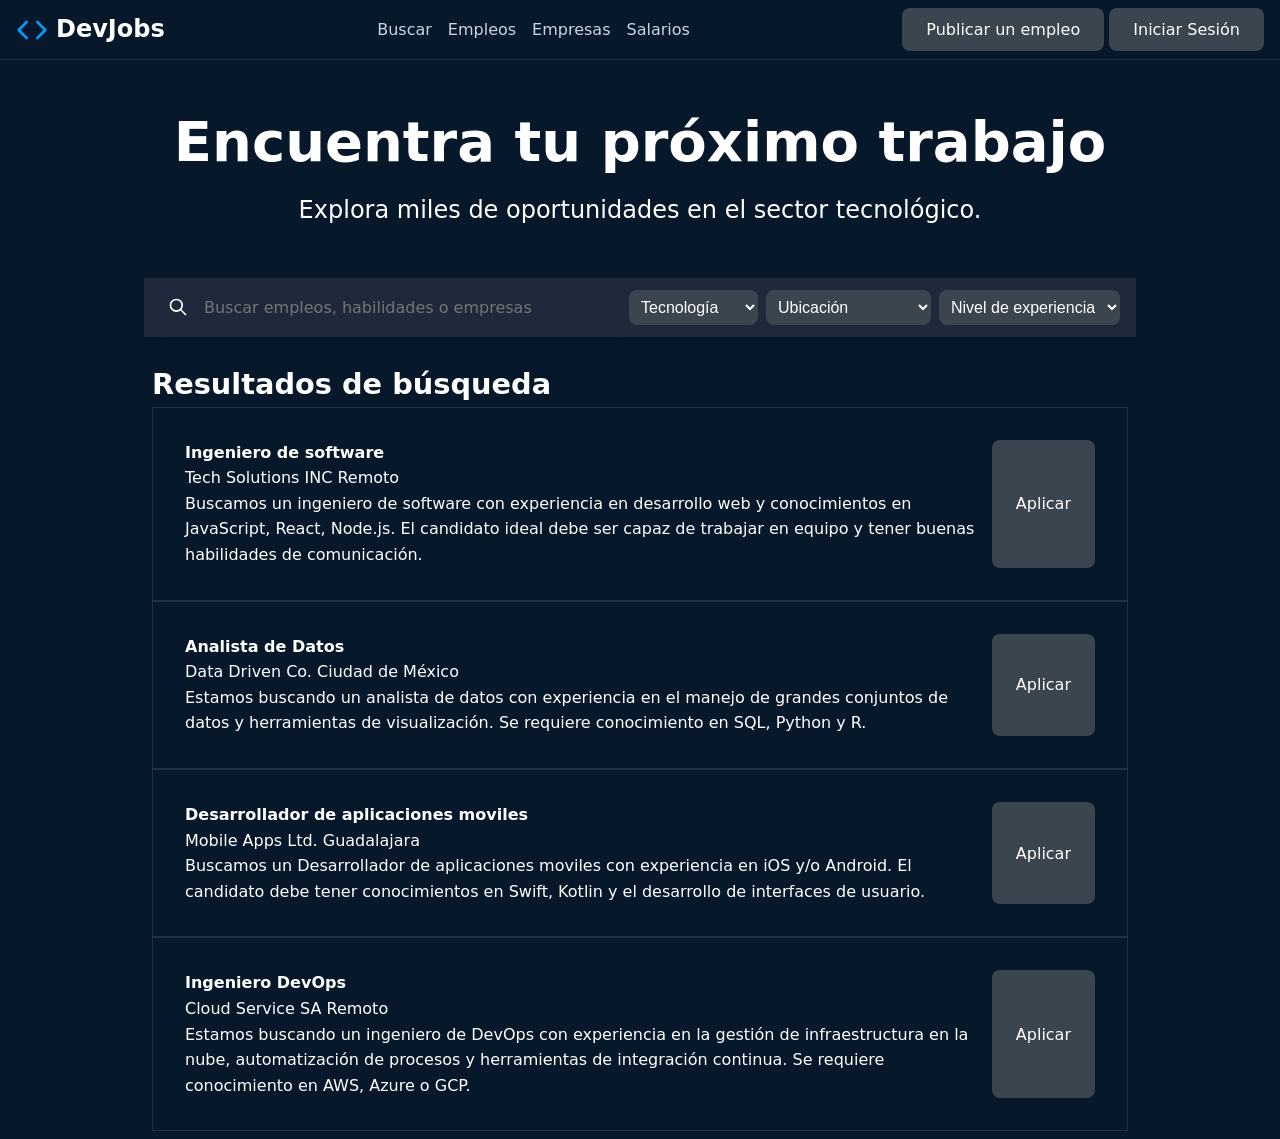
==== empleos/empleos.html @ be5a311a "Pagina empleos con algo de estilos}" ====
<!DOCTYPE html>
<html lang="es">
<head>
    <meta charset="UTF-8">
    <meta name="viewport" content="width=device-width, initial-scale=1.0">
    <link rel="stylesheet" href="./empleos.css">
    <script src="./empleos.js" defer></script>
    <link rel="icon" href="">
    <title>Dev Jobs - Empleos</title>
</head>
<body>
    <header>
        <h1>
            <svg fill="none" stroke="currentColor" stroke-linecap="round" stroke-linejoin="round" stroke-width="2"
                viewBox="0 0 24 24" xmlns="http://www.w3.org/2000/svg">
                <polyline points="16 18 22 12 16 6"></polyline>
                <polyline points="8 6 2 12 8 18"></polyline>
            </svg>
            DevJobs
        </h1>
        <nav>
                <a href="">Buscar</a>
                <a href="./empleos/empleos.html">Empleos</a>
                <a href="">Empresas</a>
                <a href="">Salarios</a>
        </nav>
        <div>
            <button>
                Publicar un empleo
            </button>
            <button>
                Iniciar Sesión
            </button>
        </div>
    </header>
    <main>
        <section>
            <h1>Encuentra tu próximo trabajo</h1>
            <p>Explora miles de oportunidades en el sector tecnológico.</p>
            <form role="search">
                <div class="formSearch">
                    <svg xmlns="http://www.w3.org/2000/svg" width="20" height="20" viewBox="0 0 24 24" fill="none" stroke="currentColor" stroke-width="2" stroke-linecap="round" stroke-linejoin="round" class="icon icon-tabler icons-tabler-outline icon-tabler-search"><path stroke="none" d="M0 0h24v24H0z" fill="none"/><path d="M3 10a7 7 0 1 0 14 0a7 7 0 1 0 -14 0" /><path d="M21 21l-6 -6" /></svg>
                    <input required type="text" placeholder="Buscar empleos, habilidades o empresas">
                </div>
                <div class="search-filters">
                    <select name="technology" id="filter-technology">
                    <option value="">Tecnología</option>
                        <optgroup label="Tecnologías populares">
                <option value="javascript">JavaScript</option>
                <option value="python">Python</option>
                <option value="react">React</option>
                <option value="nodejs">Node.js</option>
                        </optgroup>
                    <option value="java">Java</option>
            <option value="csharp">C#</option>
            <option value="c">C</option>
            <option value="c++">C++</option>
            <option value="ruby">Ruby</option>
            <option value="php">PHP</option>
            </select>
            <select name="location" id="filter-location">
            <option value="">Ubicación</option>
            <option value="remoto">Remoto</option>
            <option value="cdmx">Ciudad de México</option>
            <option value="guadalajara">Guadalajara</option>
            <option value="monterrey">Monterrey</option>
            <option value="barcelona">Barcelona</option>
            </select>

            <select name="experience-level" id="filter-experience-level">
            <option value="">Nivel de experiencia</option>
            <option value="junior">Junior</option>
            <option value="mid">Mid-level</option>
            <option value="senior">Senior</option>
            <option value="lead">Lead</option>
            </select>
        </div>
        </form>
        <span id="filter-selected-value"></span>
        </section>
        <section>
            <h3>Resultados de búsqueda</h3>
            <article>
                <div>
                <h4>Ingeniero de software</h4>
                <p>Tech Solutions INC Remoto</p>
                <p>Buscamos un ingeniero de software con experiencia en desarrollo web y conocimientos en JavaScript, React, Node.js. El candidato ideal debe ser capaz de trabajar en equipo y tener buenas habilidades de comunicación.</p>
            </div>
            <button>Aplicar</button>
            </article>
            <article>
                <div>
                <h4>Analista de Datos</h4>
                <p>Data Driven Co. Ciudad de México</p>
                <p>Estamos buscando un analista de datos con experiencia en el manejo de grandes conjuntos de datos y herramientas de visualización. Se requiere conocimiento en SQL, Python y R.</p>
            </div>
            <button>Aplicar</button>
            </article>
            <article>
                <div>
                <h4>Desarrollador de aplicaciones moviles</h4>
                <p>Mobile Apps Ltd. Guadalajara</p>
                <p>Buscamos un Desarrollador de aplicaciones moviles con experiencia en iOS y/o Android. El candidato debe tener conocimientos en Swift, Kotlin y el desarrollo de interfaces de usuario.</p>
            </div>
            <button>Aplicar</button>
            </article>
            <article>
                <div>
                <h4>Ingeniero DevOps</h4>
                <p>Cloud Service SA Remoto</p>
                <p>Estamos buscando un ingeniero de DevOps con experiencia en la gestión de infraestructura en la nube, automatización de procesos y herramientas de integración continua. Se requiere conocimiento en AWS, Azure o GCP.</p>
            </div>
            <button>Aplicar</button>
            </article>
        </section>
    </main>
</body>
---- empleos/empleos.css ----
* {
    margin: 0;
    padding: 0;
    box-sizing: border-box;
}

:root {
    --primary: #3b4550;
    --primary-dark: #0a3d66;
    --primary-hover: #0d5ba8;
    --primary-light: #09f;
    --background: #06182a;
    --text-primary: #ffffff;
    --text-secondary: #cbd5e1;
    --text-muted: #94a3b8;
    --border: rgba(255, 255, 255, 0.1);
    --card-bg: #1e293b;
    --shadow: rgba(0, 0, 0, 0.3);
    --input-bg: #1e293b;
    --hsla-example: hsla(210, 100%, 56%, 1);
}

@font-face {
    font-family: 'Inter Variable';
    font-style: normal;
    font-display: swap;
    font-weight: 100 900;
    src: url(https://cdn.jsdelivr.net/fontsource/fonts/inter:vf@latest/latin-wght-normal.woff2) format('woff2-variations');
    unicode-range: U+0000-00FF,U+0131,U+0152-0153,U+02BB-02BC,U+02C6,U+02DA,U+02DC,U+0304,U+0308,U+0329,U+2000-206F,U+20AC,U+2122,U+2191,U+2193,U+2212,U+2215,U+FEFF,U+FFFD;
}

body {
    font-family: system-ui;
    background-color: var(--background);
    color: var(--text-primary);
    min-height: 100vh;
    display: flex;
    flex-direction: column;
    line-height: 1.6;
}

/* Títulos principales */
h1 {
    font-size: 1.5rem;
    line-height: 1.2;
    text-wrap: balance;
    display: flex;
    align-items: center;
    gap: 0.5rem;

    svg {
    width: 2rem;
    height: 2rem;
    color: var(--primary-light);
    }
}

h1 + p {
    text-wrap: balance;
    margin-bottom: 2rem;
}

/* Header */
header {
    border-bottom: 1px solid var(--border);
    background: var(--background);
    padding: .5rem 1rem;
    display: flex;
    align-items: center;
    justify-content: space-between;
    gap: 2rem;

    h2 {
    font-size: 1.25rem;
    font-weight: 700;
    color: var(--text-primary);
    }
}

/* Navegación del header a otras páginas */
nav {
    align-items: center;
    gap: 1rem;
    display: flex;

    a {
    text-decoration: none;
    color: var(--text-secondary);
    transition: color 0.2s;
    font-weight: 500;

    &:hover, &:focus {
        color: var(--primary);
        outline: none;
    }
    }
}

/* Botones del Header */
header div a {
    padding: 0.5rem 1rem;
    border-radius: 0.5rem;
    background-color: #334155;
    color: var(--text-primary);
    display: inline-block;
    font-size: 0.875rem;
    font-weight: 700;
    text-decoration: none;
  /* TODO */
}

button {
    padding: 0.75rem 1.5rem;
    border-radius: 0.5rem;
    background-color: var(--primary);
    color: white;
    font-weight: 400;
    border: none;
    cursor: pointer;
    transition: all 0.2s;
    font-family: inherit;
    font-size: 1rem;
    white-space: nowrap;

        &:hover, /* pseudo-clase que significa que el ratón está encima */
        &:focus { /* pseudo-clase que significa que el elemento tiene el foco */
    background-color: var(--primary-hover);
    outline: 2px solid white;
    outline-offset: 2px;
    }

    &:active { 
    transform: scale(0.90)
    }

    &:disabled {
    opacity: .5;
    pointer-events: none;
    } 
}

main > section:nth-child(1){
    display: flex;
    flex-direction: column;
    align-items: center;
    margin-top: 3rem;
    gap: 1rem;
    h1{ 
        font-size: 3.5rem;
        font-weight: 600;
    }
    p{
        font-size: 1.5rem;
        font-weight: 200;
    }
}



form {
    max-width: 62rem;
    display: flex;
    align-items: center;
    width: 100%;
    margin: 0 auto;
    padding-inline: 1rem;
    background-color: var(--input-bg);
}

.formSearch {
    display: flex;
    align-items: center;
    background-color: var(--input-bg);
    max-width: 62rem;
    width: 100%;
    border-radius: 0.5rem;
    padding: 0.5rem;
    gap: 0.5rem;
}

form input[type="text"] {
    flex: 1;
    background: var(--input-bg);
    border: var(--text-muted);
    outline: none;
    padding: 0.75rem 0.5rem;
    font-size: 1rem;
    font-family: inherit; 
}

.search-filters{
    display: flex;
    max-width: 62rem;
    width: 100%;
    align-self: center;
    gap: .5rem;

    select{
        background-color: var(--primary);
        color: var(--text-primary);
        padding: .5rem;
        border-radius: .5rem;
        border: none;
        font-size: 1rem;
    }
}

main > section:nth-child(2){
    max-width: 62rem;
    width: 100%;
    display: flex;
    flex-direction: column;
    margin: 0 auto;
    padding: .5rem;

    h3{
        font-size: 1.8rem;
    }
}

article{
    padding: 1rem;
    border: 1px solid var(--border) ;
    display: flex;
    padding: 2rem;
}
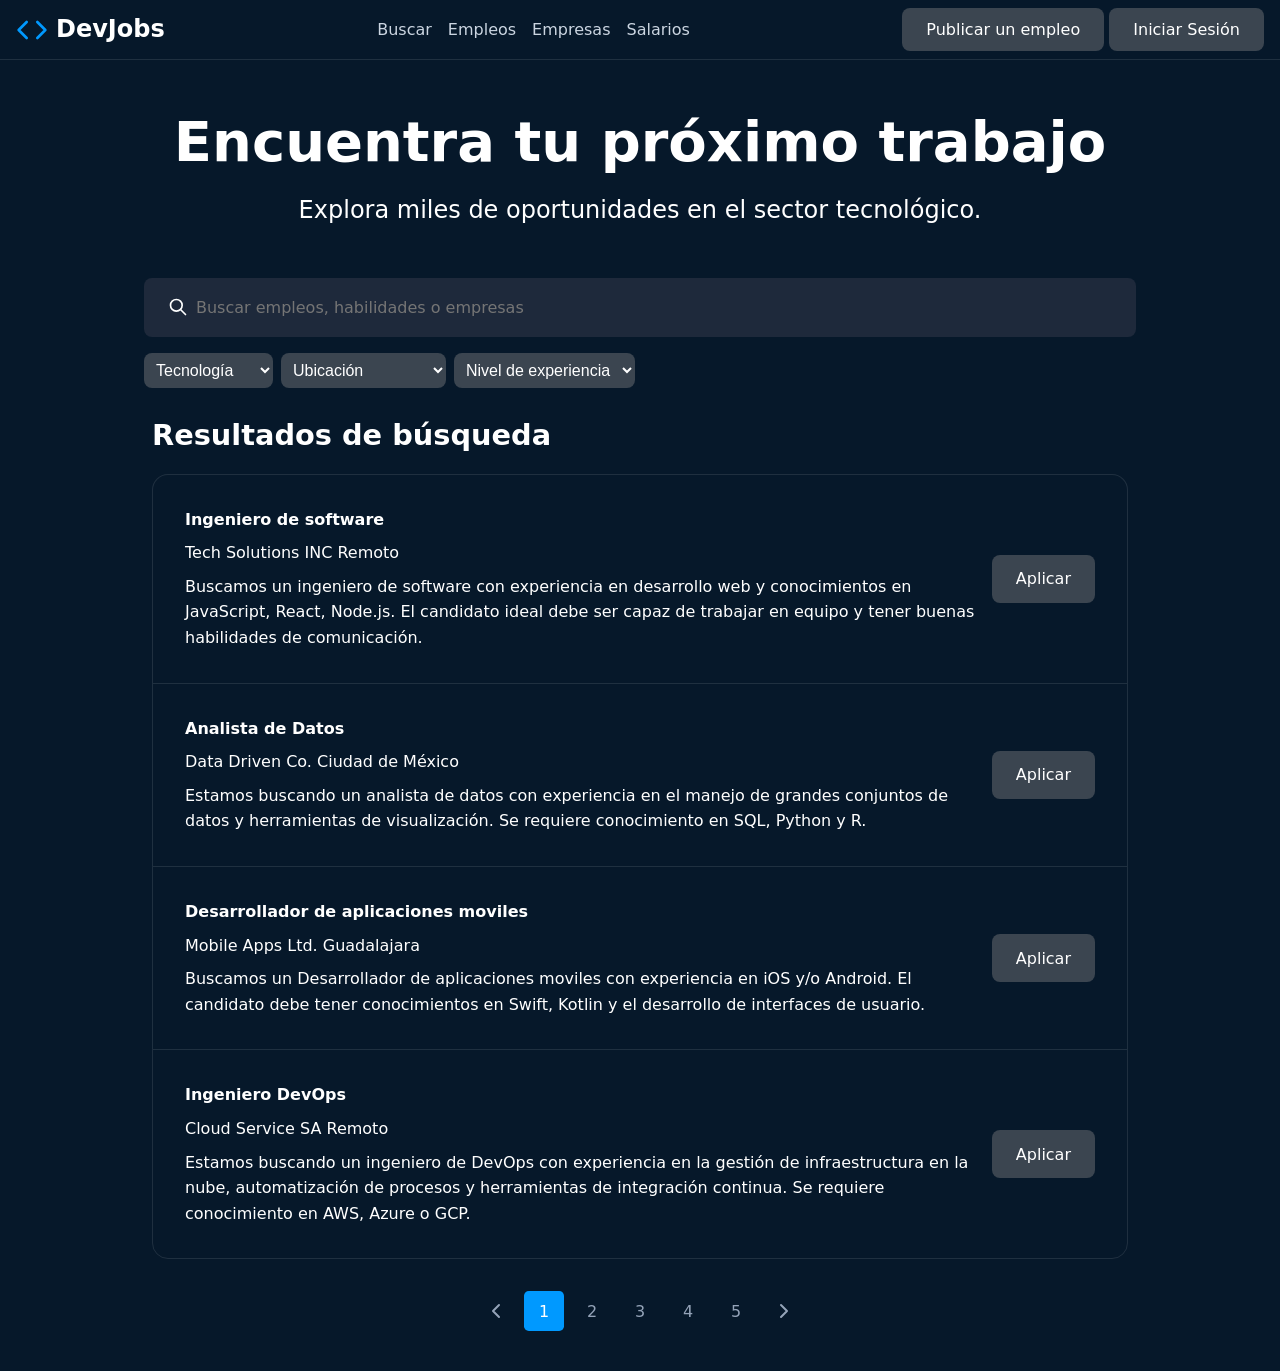
==== commit b4891566: "Paginacion de empleos" ====
--- a/empleos/empleos.html
+++ b/empleos/empleos.html
@@ -37,8 +37,8 @@
         <section>
             <h1>Encuentra tu próximo trabajo</h1>
             <p>Explora miles de oportunidades en el sector tecnológico.</p>
-            <form role="search">
                 <div class="formSearch">
+                <form role="search">
                     <svg xmlns="http://www.w3.org/2000/svg" width="20" height="20" viewBox="0 0 24 24" fill="none" stroke="currentColor" stroke-width="2" stroke-linecap="round" stroke-linejoin="round" class="icon icon-tabler icons-tabler-outline icon-tabler-search"><path stroke="none" d="M0 0h24v24H0z" fill="none"/><path d="M3 10a7 7 0 1 0 14 0a7 7 0 1 0 -14 0" /><path d="M21 21l-6 -6" /></svg>
                     <input required type="text" placeholder="Buscar empleos, habilidades o empresas">
                 </div>
@@ -78,7 +78,7 @@
         </form>
         <span id="filter-selected-value"></span>
         </section>
-        <section>
+        <section class="tarjetasResultado">
             <h3>Resultados de búsqueda</h3>
             <article>
                 <div>
@@ -96,6 +96,7 @@
             </div>
             <button>Aplicar</button>
             </article>
+
             <article>
                 <div>
                 <h4>Desarrollador de aplicaciones moviles</h4>
@@ -112,6 +113,15 @@
             </div>
             <button>Aplicar</button>
             </article>
+            <nav class="paginacion">
+                <a href=""><svg xmlns="http://www.w3.org/2000/svg" width="24" height="24" viewBox="0 0 24 24" fill="none" stroke="currentColor" stroke-width="2" stroke-linecap="round" stroke-linejoin="round" class="icon icon-tabler icons-tabler-outline icon-tabler-chevron-left"><path stroke="none" d="M0 0h24v24H0z" fill="none"/><path d="M15 6l-6 6l6 6" /></svg></a>
+                <a class="is-active" href="">1</a>
+                <a href="">2</a>
+                <a href="">3</a>
+                <a href="">4</a>
+                <a href="">5</a>
+                <a href=""><svg xmlns="http://www.w3.org/2000/svg" width="24" height="24" viewBox="0 0 24 24" fill="none" stroke="currentColor" stroke-width="2" stroke-linecap="round" stroke-linejoin="round" class="icon icon-tabler icons-tabler-outline icon-tabler-chevron-right"><path stroke="none" d="M0 0h24v24H0z" fill="none"/><path d="M9 6l6 6l-6 6" /></svg></a>
+            </nav>
         </section>
     </main>
 </body>
--- a/empleos/empleos.css
+++ b/empleos/empleos.css
@@ -220,8 +220,61 @@
 
 article{
     padding: 1rem;
-    border: 1px solid var(--border) ;
+    border: 1px solid var(--border);
     display: flex;
     padding: 2rem;
-}
-
+    align-items: center;
+}
+
+.tarjetasResultado > article{
+    border-bottom: none;
+
+    button{
+        height: 3rem;
+    }
+
+    div{
+        display: flex;
+        flex-direction: column;
+        gap: .5rem;
+    }
+}
+
+.tarjetasResultado > article:first-of-type{
+        margin-top: 1rem;
+        border-radius: 1rem 1rem 0 0;
+}
+
+.tarjetasResultado > article:last-of-type{
+    border: 1px solid var(--border);
+    border-radius: 0 0 1rem 1rem;
+}
+
+.paginacion{
+    display: flex;
+    justify-content: center;
+    gap: .5rem;
+    margin-block: 2rem;
+
+    a {
+        display: flex;
+        align-items: center;
+        justify-content: center;
+        width: 2.5rem;
+        height: 2.5rem;
+        text-decoration: none;
+        color: var(--text-muted);
+        border-radius: .3rem;
+        transition: all .3s;
+
+        &:hover {
+            background-color: var(--text-primary);
+        }
+
+        &.is-active{
+            background-color: var(--primary-light);
+            color: var(--text-primary);
+            pointer-events: none;
+        }
+    }
+}
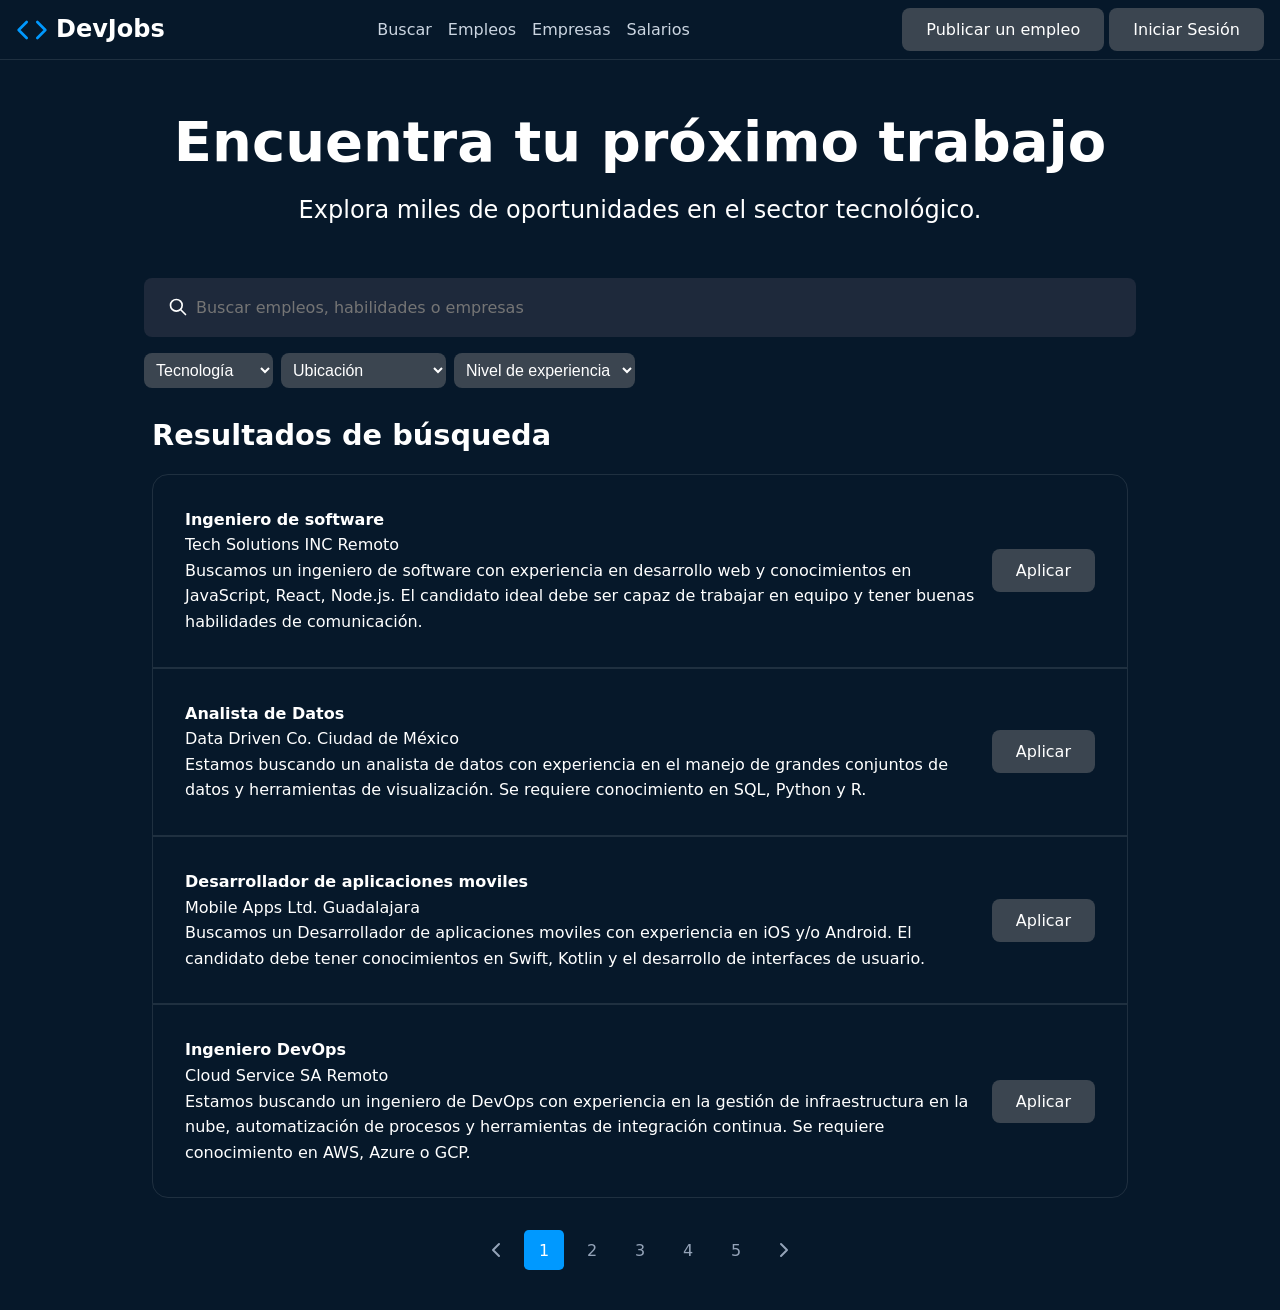
==== commit a79496eb: "Funciones de botones" ====
--- a/empleos/empleos.html
+++ b/empleos/empleos.html
@@ -79,14 +79,15 @@
         <span id="filter-selected-value"></span>
         </section>
         <section class="tarjetasResultado">
-            <h3>Resultados de búsqueda</h3>
+          <h3>Resultados de búsqueda</h3>
+          <div class="job-listing">  
             <article>
                 <div>
                 <h4>Ingeniero de software</h4>
                 <p>Tech Solutions INC Remoto</p>
                 <p>Buscamos un ingeniero de software con experiencia en desarrollo web y conocimientos en JavaScript, React, Node.js. El candidato ideal debe ser capaz de trabajar en equipo y tener buenas habilidades de comunicación.</p>
             </div>
-            <button>Aplicar</button>
+            <button class="button-apply-job">Aplicar</button>
             </article>
             <article>
                 <div>
@@ -94,7 +95,7 @@
                 <p>Data Driven Co. Ciudad de México</p>
                 <p>Estamos buscando un analista de datos con experiencia en el manejo de grandes conjuntos de datos y herramientas de visualización. Se requiere conocimiento en SQL, Python y R.</p>
             </div>
-            <button>Aplicar</button>
+            <button class="button-apply-job">Aplicar</button>
             </article>
 
             <article>
@@ -103,7 +104,7 @@
                 <p>Mobile Apps Ltd. Guadalajara</p>
                 <p>Buscamos un Desarrollador de aplicaciones moviles con experiencia en iOS y/o Android. El candidato debe tener conocimientos en Swift, Kotlin y el desarrollo de interfaces de usuario.</p>
             </div>
-            <button>Aplicar</button>
+            <button class="button-apply-job">Aplicar</button>
             </article>
             <article>
                 <div>
@@ -111,8 +112,9 @@
                 <p>Cloud Service SA Remoto</p>
                 <p>Estamos buscando un ingeniero de DevOps con experiencia en la gestión de infraestructura en la nube, automatización de procesos y herramientas de integración continua. Se requiere conocimiento en AWS, Azure o GCP.</p>
             </div>
-            <button>Aplicar</button>
+            <button class="button-apply-job">Aplicar</button>
             </article>
+            </div>
             <nav class="paginacion">
                 <a href=""><svg xmlns="http://www.w3.org/2000/svg" width="24" height="24" viewBox="0 0 24 24" fill="none" stroke="currentColor" stroke-width="2" stroke-linecap="round" stroke-linejoin="round" class="icon icon-tabler icons-tabler-outline icon-tabler-chevron-left"><path stroke="none" d="M0 0h24v24H0z" fill="none"/><path d="M15 6l-6 6l6 6" /></svg></a>
                 <a class="is-active" href="">1</a>
--- a/empleos/empleos.css
+++ b/empleos/empleos.css
@@ -240,14 +240,19 @@
     }
 }
 
-.tarjetasResultado > article:first-of-type{
+.job-listing > article:first-of-type{
         margin-top: 1rem;
         border-radius: 1rem 1rem 0 0;
 }
 
-.tarjetasResultado > article:last-of-type{
+.job-listing > article:last-of-type{
     border: 1px solid var(--border);
     border-radius: 0 0 1rem 1rem;
+}
+
+.is-applied{
+    background-color: var(--text-muted);
+    pointer-events: none;
 }
 
 .paginacion{
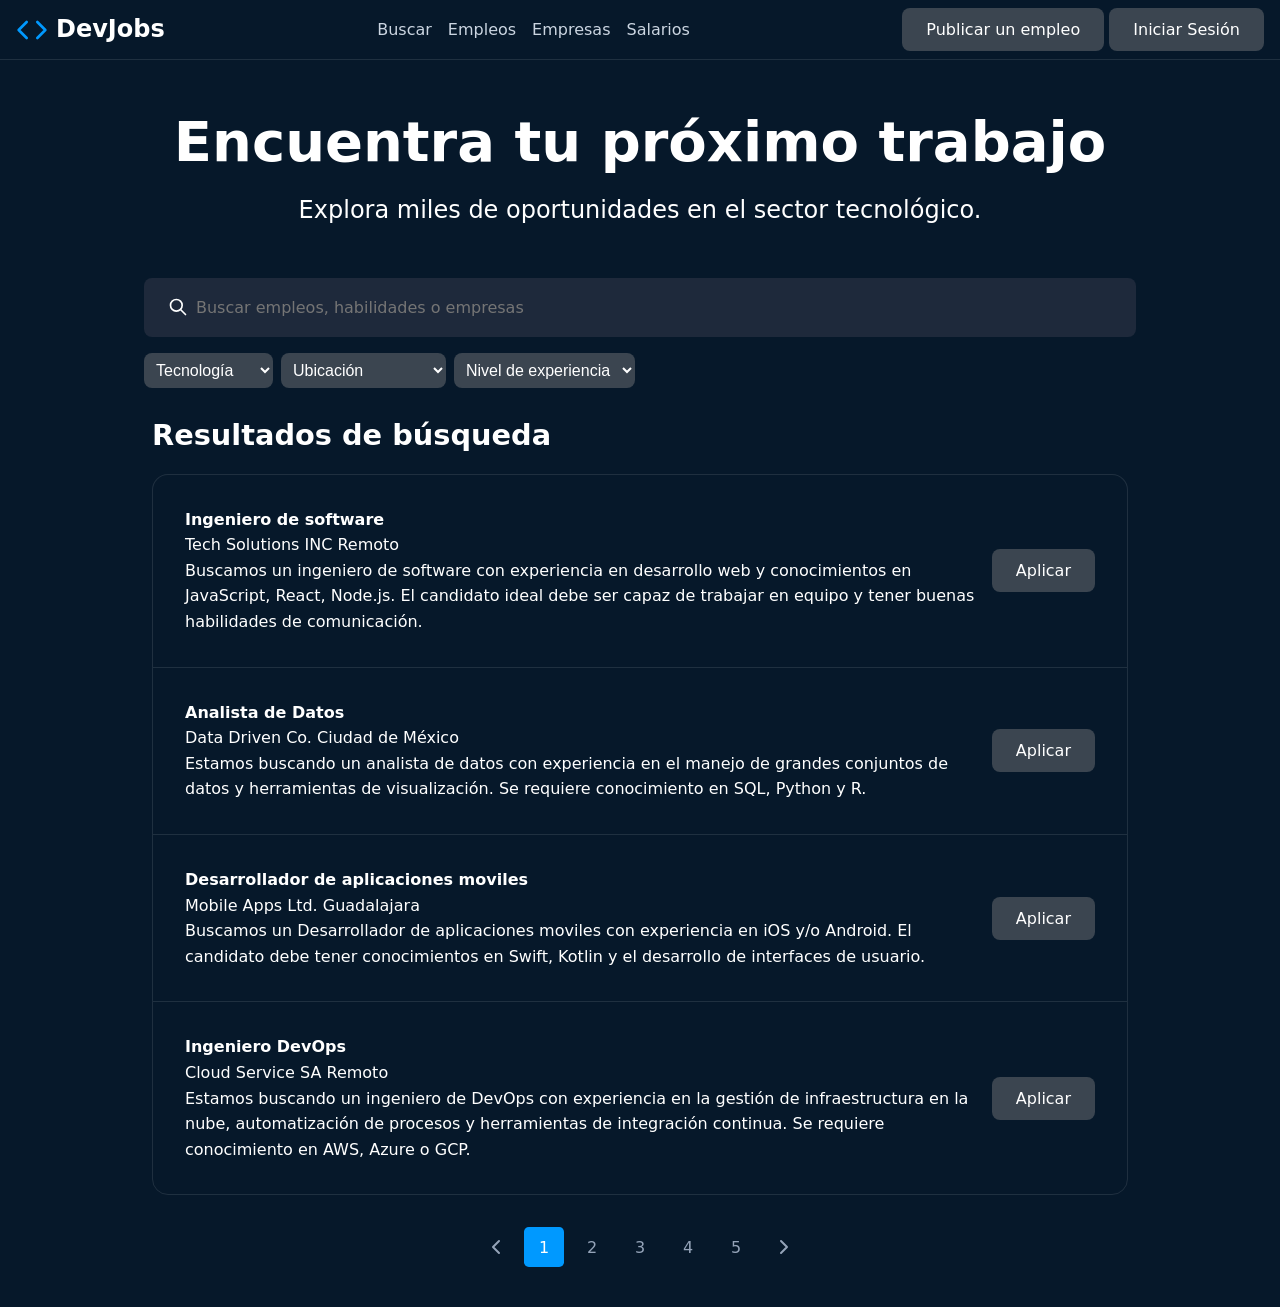
==== commit e2ffc4fd: "Funcionalidad al filtro del form select" ====
--- a/empleos/empleos.html
+++ b/empleos/empleos.html
@@ -81,15 +81,15 @@
         <section class="tarjetasResultado">
           <h3>Resultados de búsqueda</h3>
           <div class="job-listing">  
-            <article>
+            <article data-modalidad="remoto" data-experiencia="mid" data-tech="js" class="article-job">
                 <div>
-                <h4>Ingeniero de software</h4>
-                <p>Tech Solutions INC Remoto</p>
-                <p>Buscamos un ingeniero de software con experiencia en desarrollo web y conocimientos en JavaScript, React, Node.js. El candidato ideal debe ser capaz de trabajar en equipo y tener buenas habilidades de comunicación.</p>
-            </div>
+                    <h4>Ingeniero de software</h4>
+                    <p>Tech Solutions INC Remoto</p>
+                    <p>Buscamos un ingeniero de software con experiencia en desarrollo web y conocimientos en JavaScript, React, Node.js. El candidato ideal debe ser capaz de trabajar en equipo y tener buenas habilidades de comunicación.</p>
+                </div>
             <button class="button-apply-job">Aplicar</button>
             </article>
-            <article>
+            <article data-modalidad="cdmx" data-experiencia="junior" data-tech="python" class="article-job">
                 <div>
                 <h4>Analista de Datos</h4>
                 <p>Data Driven Co. Ciudad de México</p>
@@ -97,8 +97,7 @@
             </div>
             <button class="button-apply-job">Aplicar</button>
             </article>
-
-            <article>
+            <article data-modalidad="guadalajara" data-experiencia="senior" data-tech="react" class="article-job">
                 <div>
                 <h4>Desarrollador de aplicaciones moviles</h4>
                 <p>Mobile Apps Ltd. Guadalajara</p>
@@ -106,7 +105,7 @@
             </div>
             <button class="button-apply-job">Aplicar</button>
             </article>
-            <article>
+            <article data-modalidad="remoto" data-experiencia="lead" data-tech="php" class="article-job">
                 <div>
                 <h4>Ingeniero DevOps</h4>
                 <p>Cloud Service SA Remoto</p>
--- a/empleos/empleos.css
+++ b/empleos/empleos.css
@@ -224,6 +224,7 @@
     display: flex;
     padding: 2rem;
     align-items: center;
+    border-bottom: none;
 }
 
 .tarjetasResultado > article{
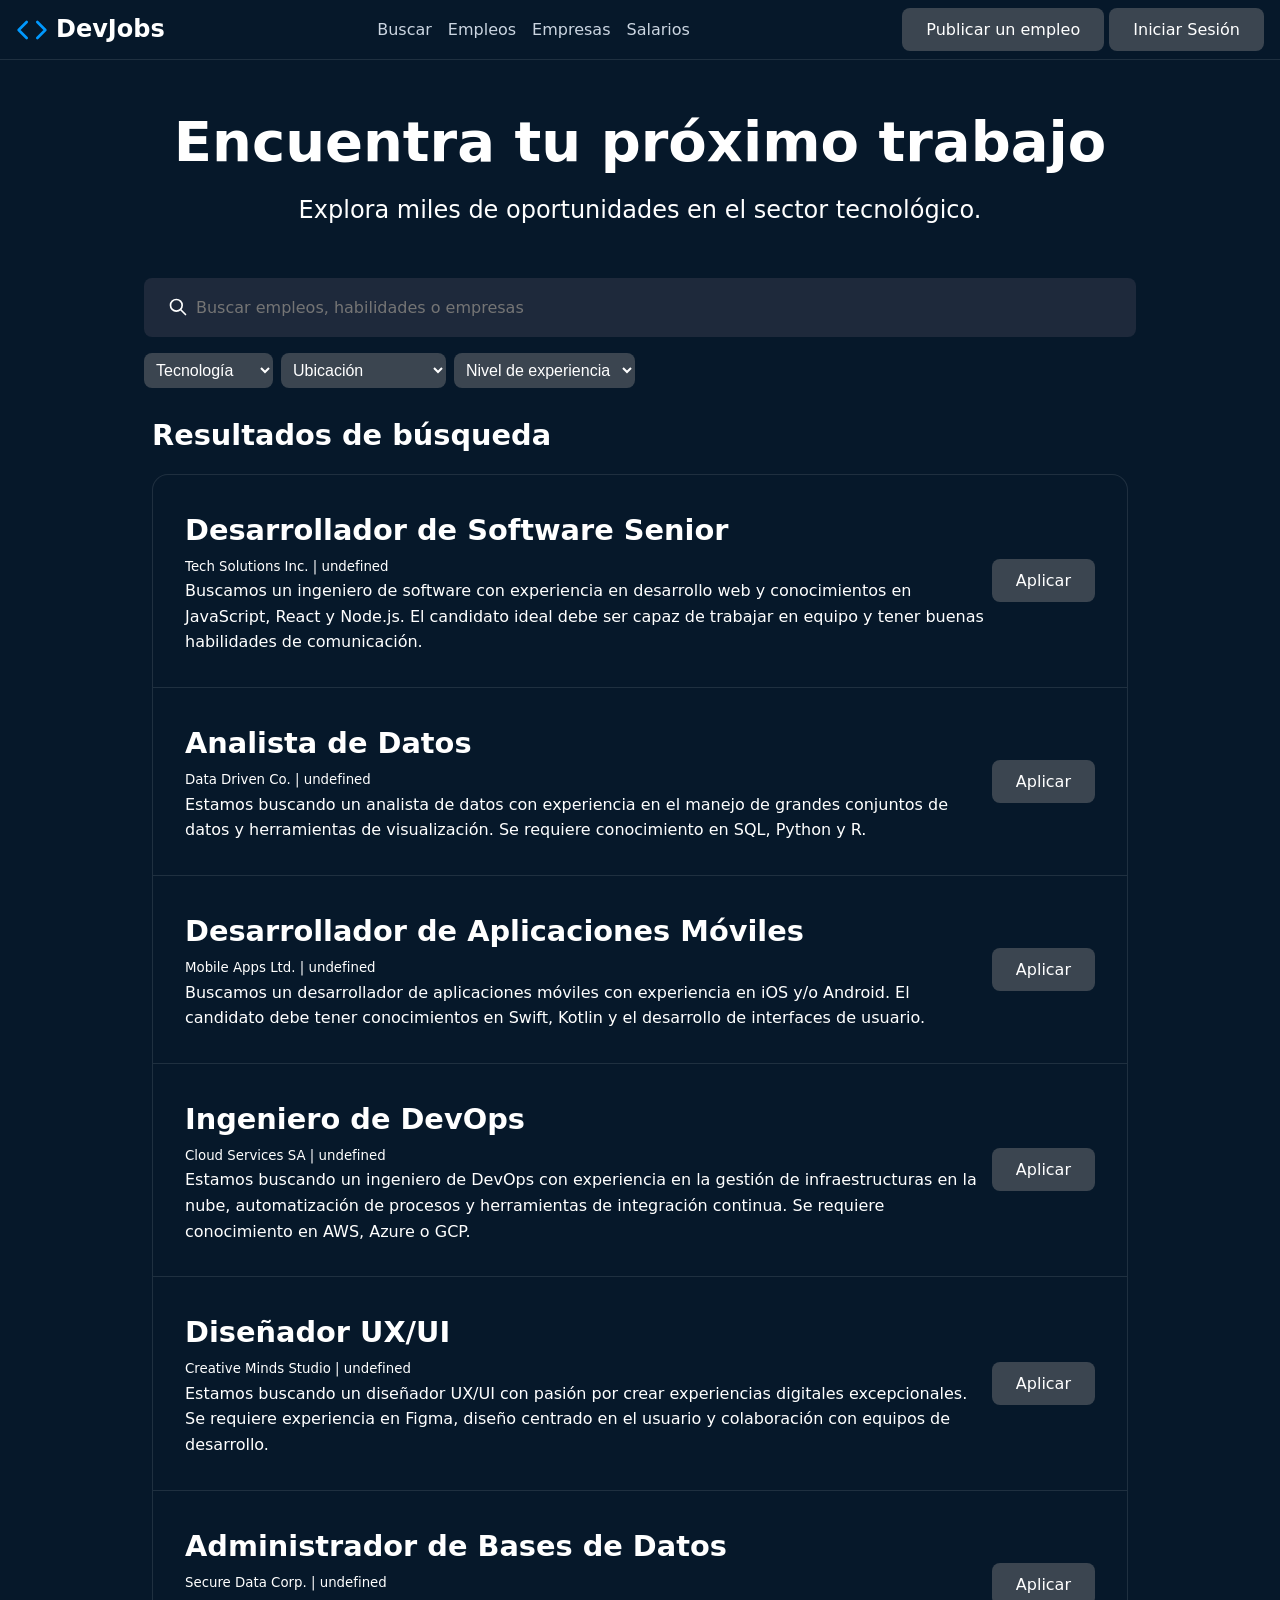
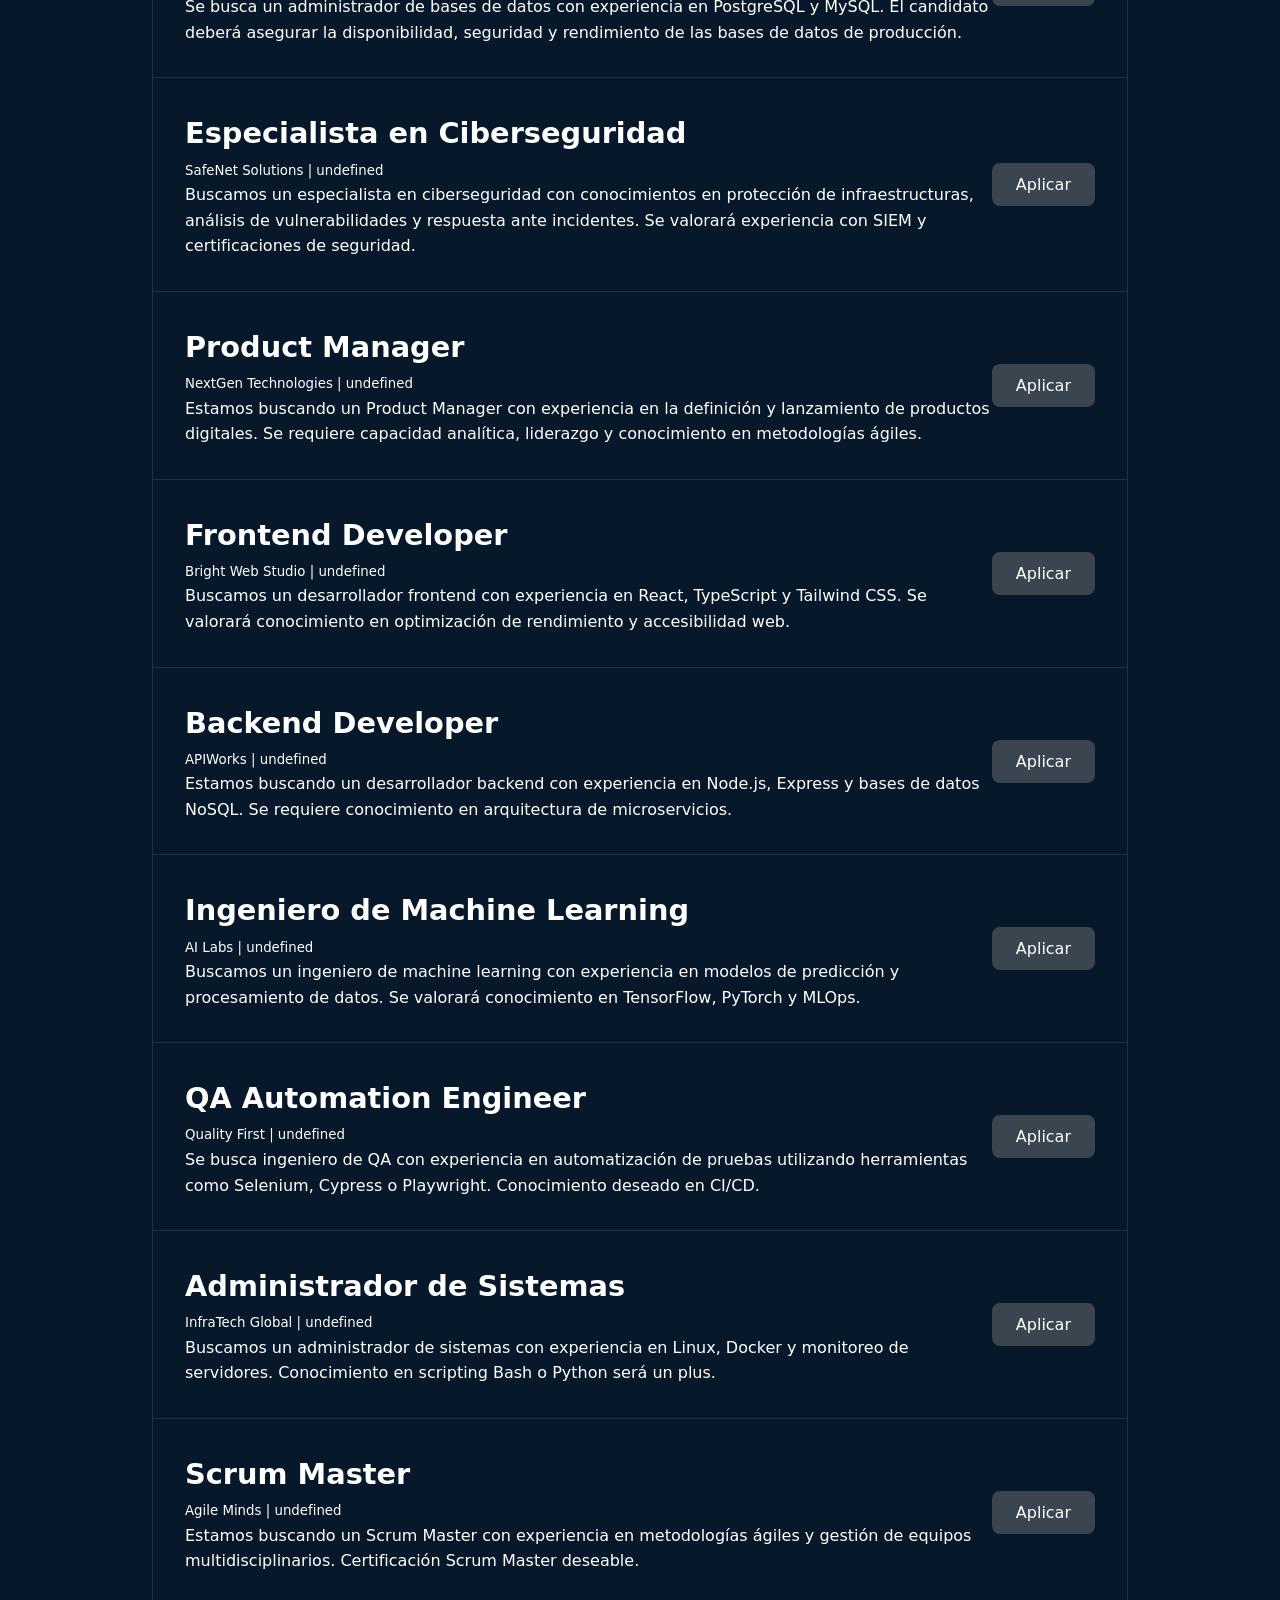
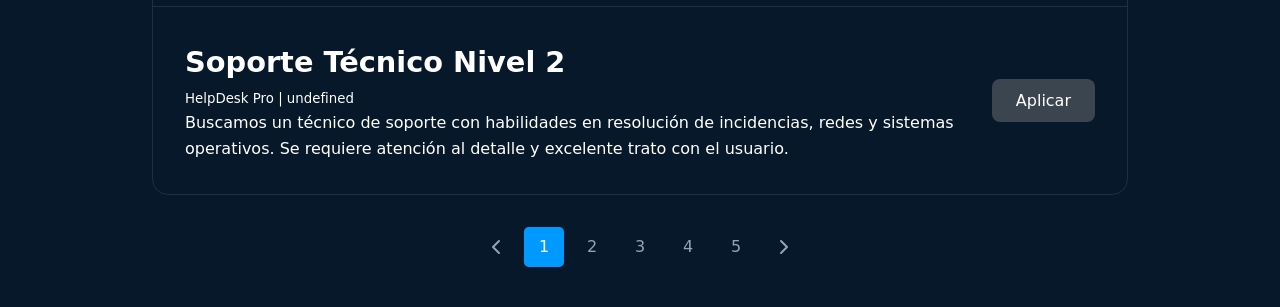
==== commit 707797bf: "Archivo json creado, primer fetch creado y adicion de creacion dinamica de tarjetas" ====
--- a/empleos/empleos.html
+++ b/empleos/empleos.html
@@ -81,7 +81,7 @@
         <section class="tarjetasResultado">
           <h3>Resultados de búsqueda</h3>
           <div class="job-listing">  
-            <article data-modalidad="remoto" data-experiencia="mid" data-tech="js" class="article-job">
+            <!-- <article data-modalidad="remoto" data-experiencia="mid" data-tech="js" class="article-job">
                 <div>
                     <h4>Ingeniero de software</h4>
                     <p>Tech Solutions INC Remoto</p>
@@ -112,7 +112,7 @@
                 <p>Estamos buscando un ingeniero de DevOps con experiencia en la gestión de infraestructura en la nube, automatización de procesos y herramientas de integración continua. Se requiere conocimiento en AWS, Azure o GCP.</p>
             </div>
             <button class="button-apply-job">Aplicar</button>
-            </article>
+            </article> -->
             </div>
             <nav class="paginacion">
                 <a href=""><svg xmlns="http://www.w3.org/2000/svg" width="24" height="24" viewBox="0 0 24 24" fill="none" stroke="currentColor" stroke-width="2" stroke-linecap="round" stroke-linejoin="round" class="icon icon-tabler icons-tabler-outline icon-tabler-chevron-left"><path stroke="none" d="M0 0h24v24H0z" fill="none"/><path d="M15 6l-6 6l6 6" /></svg></a>
--- a/empleos/empleos.css
+++ b/empleos/empleos.css
@@ -222,6 +222,7 @@
     padding: 1rem;
     border: 1px solid var(--border);
     display: flex;
+    flex-direction: row;
     padding: 2rem;
     align-items: center;
     border-bottom: none;
